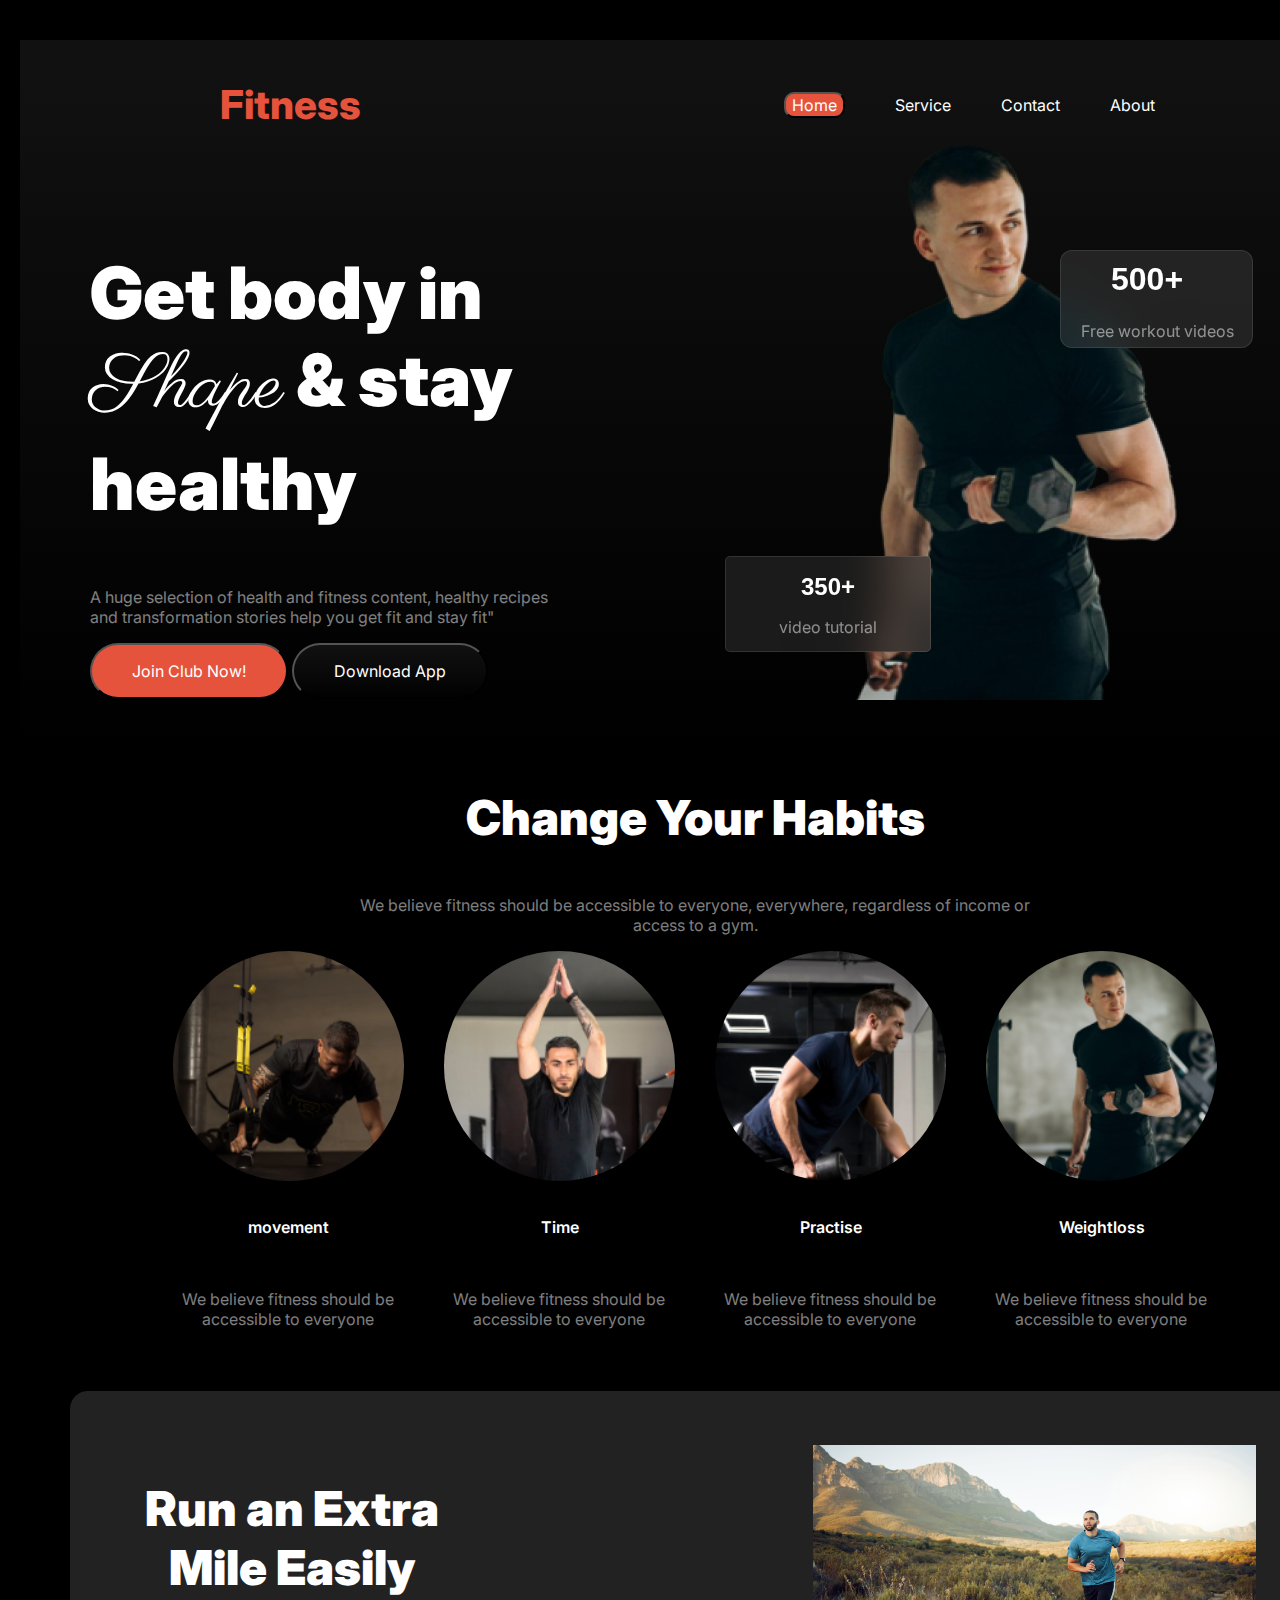
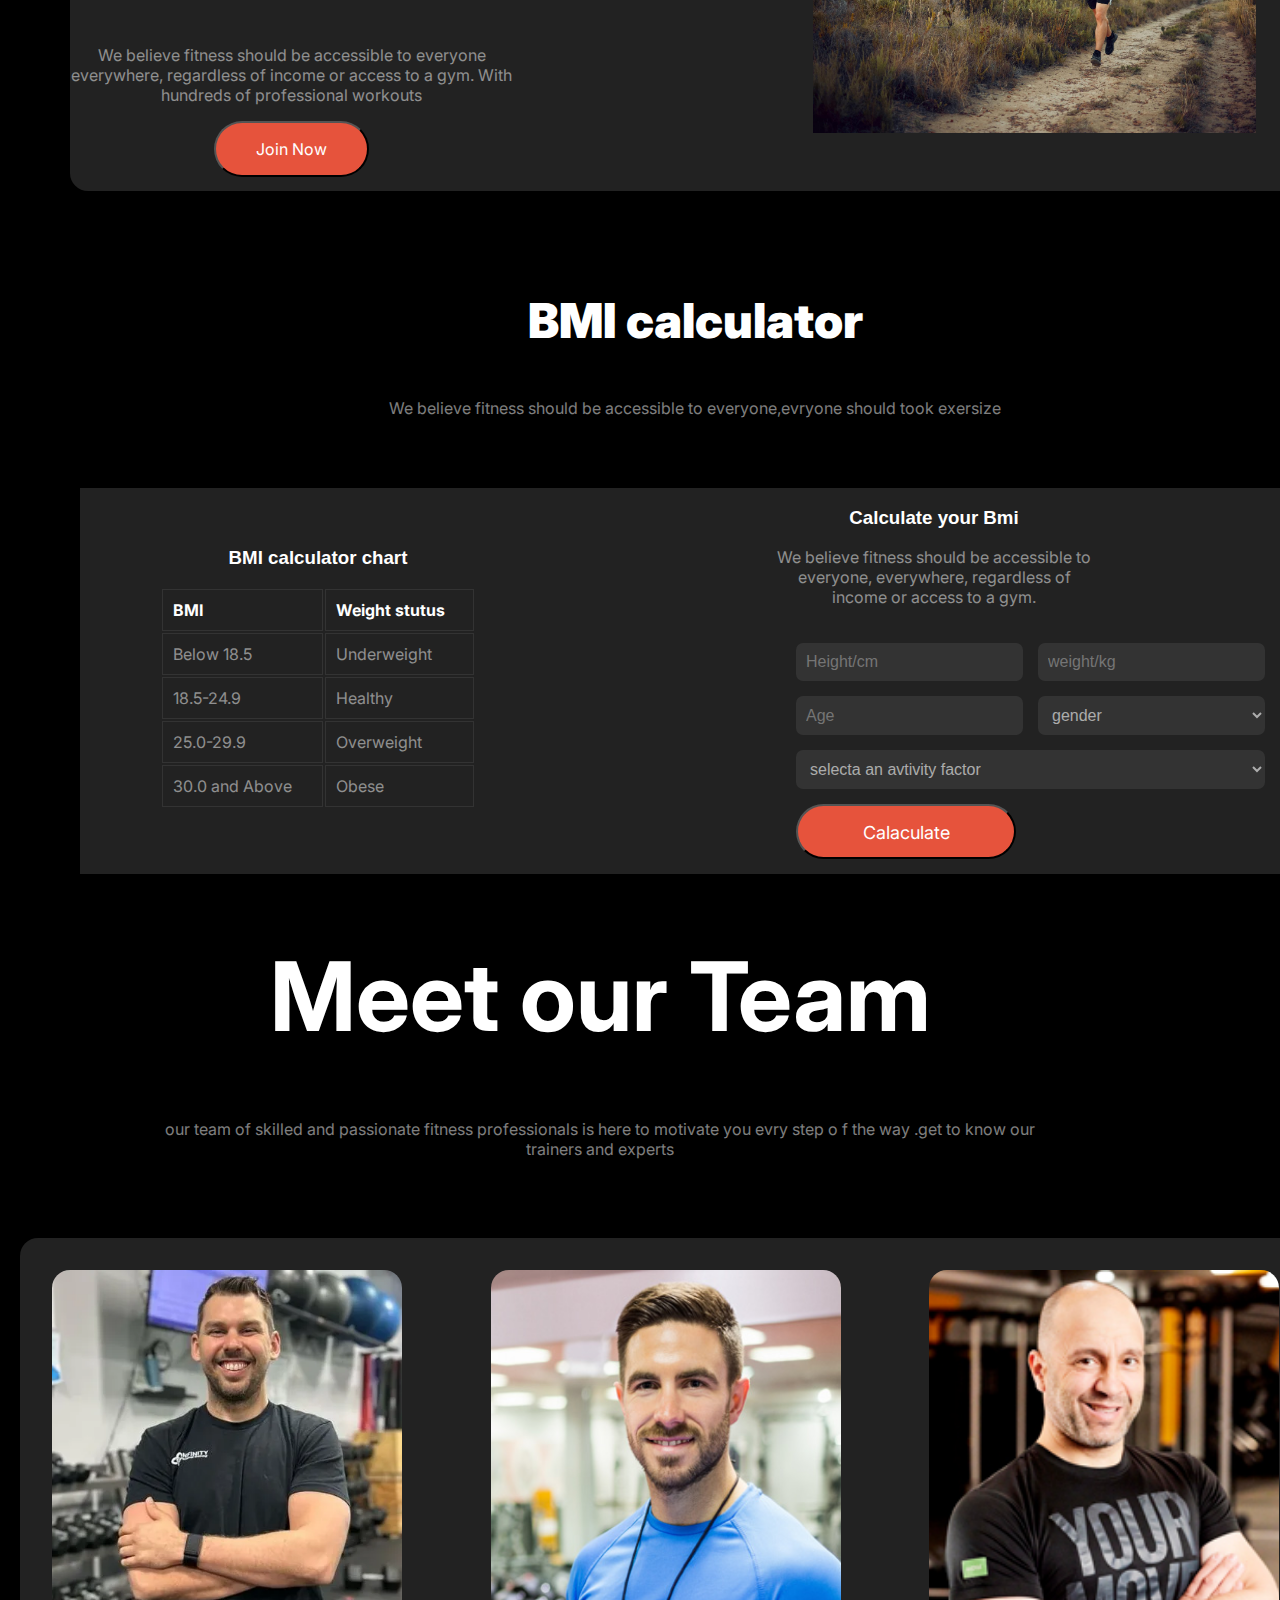
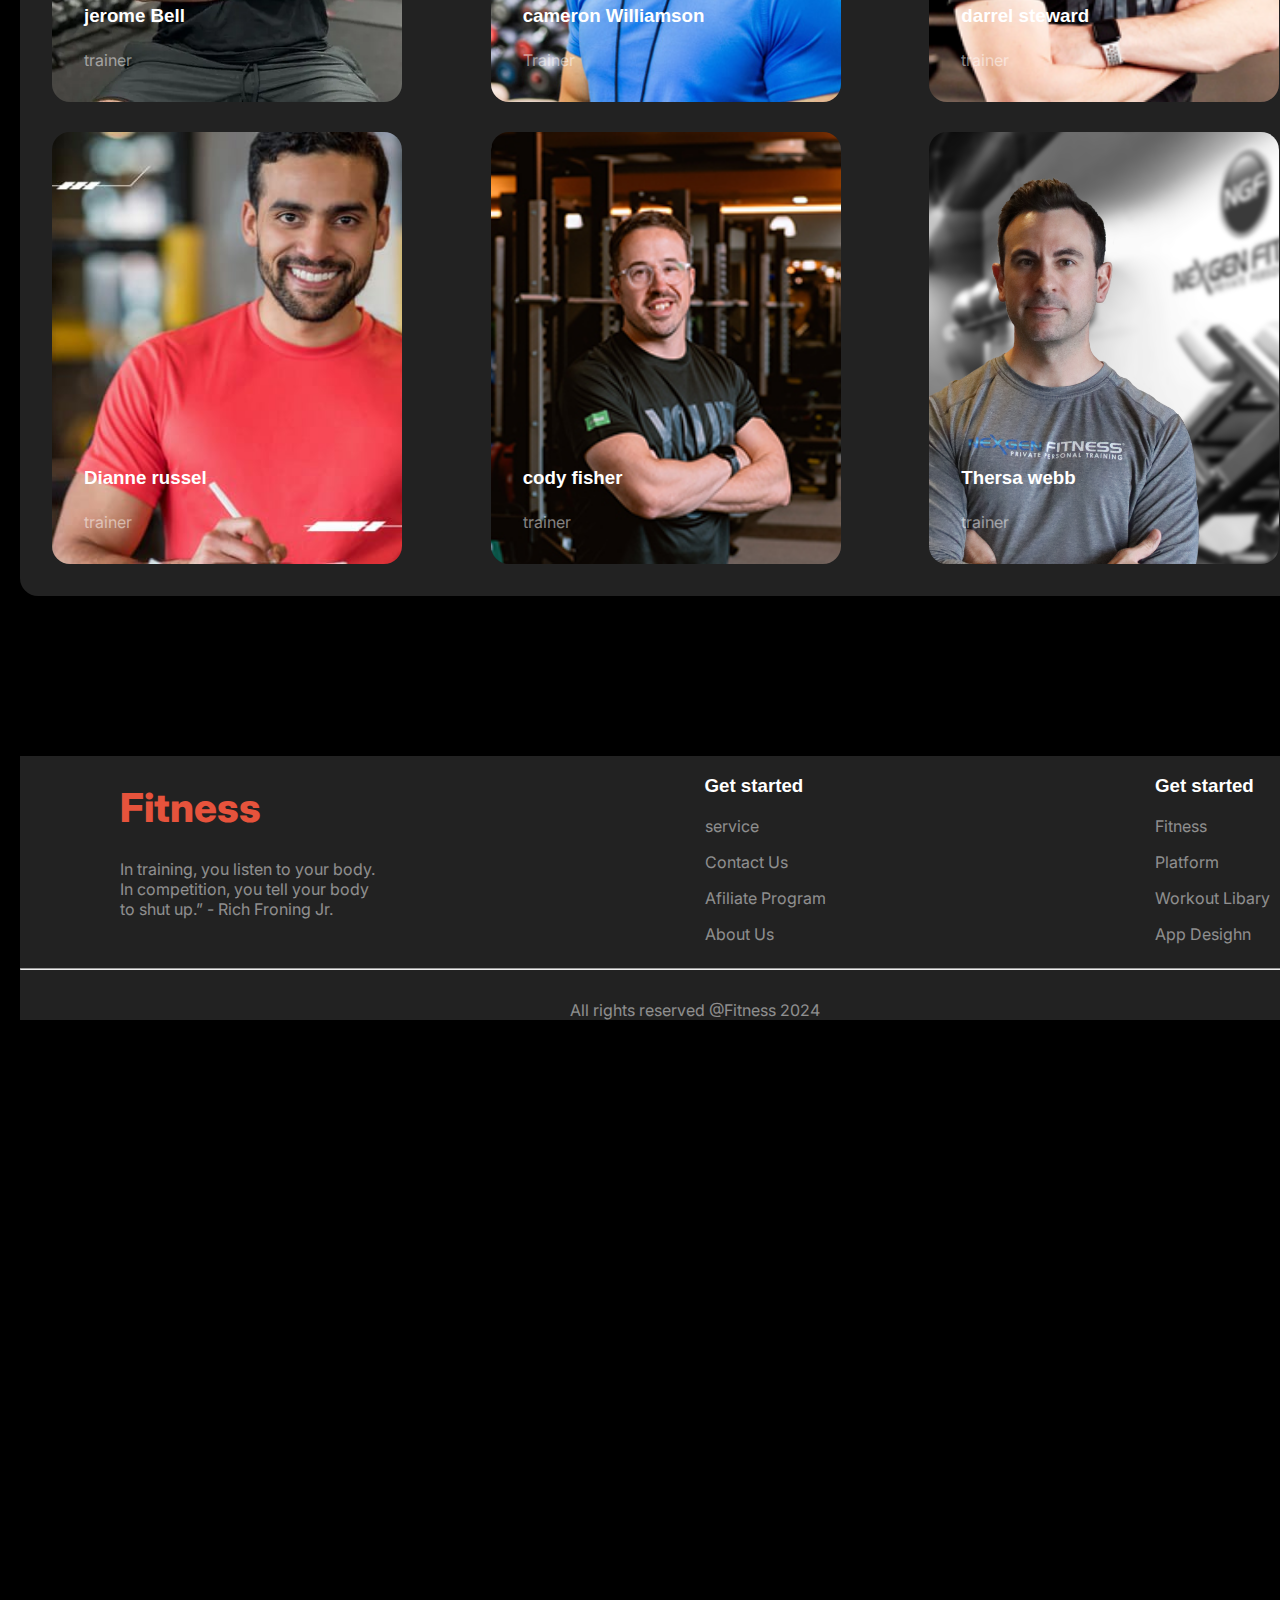
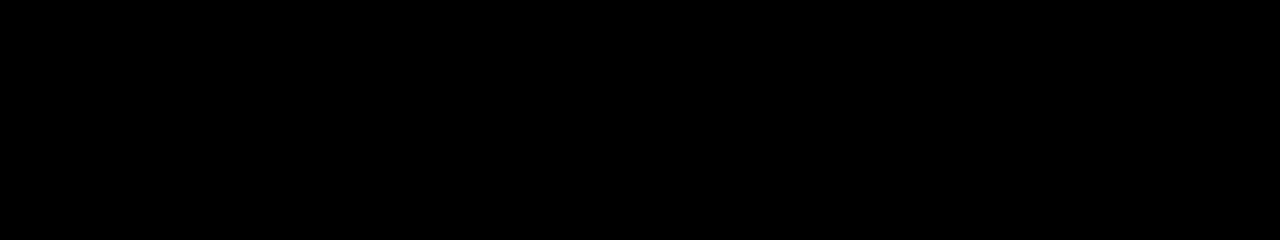
==== index.html @ 1f00dd0a "add index.html" ====
<!DOCTYPE html>
<html lang="en">
<head>
    <meta charset="UTF-8">
    <meta name="viewport" content="width=device-width, initial-scale=1.0">
    <title>my responsive fitness website</title>
    <link rel="stylesheet" href="styles/styles.css">

    <style>
        
             @import url('https://fonts.googleapis.com/css2?family=Azeret+Mono:ital,wght@0,100..900;1,100..900&family=Inter:wght@100..900&family=Work+Sans:ital,wght@0,100..900;1,100..900&display=swap');
             @import url('https://fonts.googleapis.com/css2?family=Azeret+Mono:ital,wght@0,100..900;1,100..900&family=Inter:wght@100..900&family=Parisienne&family=Work+Sans:ital,wght@0,100..900;1,100..900&display=swap');
 
     </style>
</head>
<body class="body">
    <section class="banner-section">

<header>
    <div class="banner-container">
<nav class="nav">
    <h3 class="fitness">Fitness</h3>
<ul>
    <li><a href=""><button class="home-btn">Home</button></a></li>       
    <li><a href="">Service</a></li>
    <li><a href="">Contact</a></li>
<li><a href="">About</a></li>
</ul>
</nav>
</div>
<div class="banner-item-container">
<div class="banner-text-container">
    <h2 class="banner-title">Get body in<br> <span id="span">Shape</span> & stay<br> healthy </h2>
<p class="title-description">A huge selection of health and fitness content, healthy recipes<br> and transformation stories help you
    get fit and stay fit"</p>

<button class="first-btn">Join Club Now!</button>
<button class="second-btn">Download App</button>

</div>
<div class="banner-img">
<img src="images/1st Images 2.png" alt="banner image">
</div>
<!-- </div> -->

<div class="working-record">
<h2 class="title-2">500+</h2>
<p class="title-description" >Free workout videos</p>
</div>

<div class="video-record">
<h1 class="title-1">350+</h1>
<p class="title-description">video tutorial</p>


</div>
</div>
</section>

</header>
<main>

<!-- --------_Havits section start-----__ -->


<section class="Habits-section">

<h3 class="section-title">Change Your Habits</h3>
<p class="section-title-description">We believe fitness should be accessible to everyone, everywhere, regardless of income or<br> access to a gym.</p>
</section>
<section>
<div class="img-container">
    <div class="img-box">
<img src="images/image 3.png" alt="">
<h3 class="img-title-1">movement</h3>
<p class="img-title">We believe fitness should be<br> accessible to everyone</p>
    </div>
    <div class="img-box">
<img src="images/image 2.png" alt="">
<h3 class="img-title-1">Time</h3>
<p class="img-title">We believe fitness should be<br> accessible to everyone</p>
    </div>
    <div class="img-box">
<img src="images/image 4.png" alt="">
<h3 class="img-title-1">Practise</h3>
<p class="img-title">We believe fitness should be<br> accessible to everyone</p>
    </div>
    <div class="img-box">
<img src="images/image 5.png" alt="">
<h3 class="img-title-1">Weightloss</h3>
<p class="img-title">We believe fitness should be<br> accessible to everyone</p>
</div>
</div>
</section>



<!-- section 3 run extra mile start -->




 <section class="extra-run">
<div class="running-container">
<div class="run-box">
<h3 class="section-title">Run an Extra<br> Mile Easily</h3>
<p class="section-title-description">We believe fitness should be accessible to everyone<br> everywhere, regardless of income or access to a gym. With<br> hundreds of professional workouts</p>
<button class="third-btn">Join Now</button>
</div>
<div class="image">
<img class="img-run" src="images/run.jpg" alt="">

</div>
</div>
 </section>



 <!-- Bmi-section -->



<section>
    <h3 class="section-3-title">BMI calculator</h3>
<p class="section-title-description">We believe fitness should be accessible to everyone,evryone should took exersize</p>
</section>
<section class="BMI-section">
    <div class="bmi-container">
<div class="Bmi-chart">
<h3>BMI calculator chart</h3>
<table class="table-box">
<tr>
<th>BMI</th>
<th>Weight stutus</th>
</tr>
<tr>
<td>Below 18.5</td>
<td>Underweight</td>
</tr>
<tr>
<td>18.5-24.9</td>
<td>Healthy</td>
</tr>
<tr>
<td>25.0-29.9</td>
<td>Overweight</td>
</tr>
<tr>
<td>30.0 and Above</td>
<td>Obese</td>
</tr>
</table>
</div>
<div class="Bmi-calculator">
<h3 class="bmi-title">Calculate your Bmi</h3>
<p class="section-title-description">We believe fitness should be accessible to everyone, everywhere, regardless of income or access to a gym.</p>
<form action="" class="bmi-form">
<input type="number" placeholder="Height/cm"  >
<input type="number" placeholder="weight/kg">
<input type="number" placeholder="Age">
<select><option>gender</option></select>
<select id="activity"><option>selecta an avtivity factor</option>
<option value="A"> A </option>
<option value="B"> B </option>
</select>
<button class="calculation">Calaculate</button>

</form>
</div>
</div>
</section>
<!-- ....>TEAM section staRt... -->



               <section class="team-sections">
        <div class="hedline">
<h1>Meet our Team</h1>
<p class="motivation">our team of skilled and passionate fitness professionals is here to motivate you evry step o f the way .get to know our <br>trainers and experts</p>
</div>
    </section>
    <section class="image-section">
<div class="image-container">
<div class="imagoo">
    <img class="trainers" src="images/trainer1.png" alt="">
    <h3>jerome Bell</h3>
    <p>trainer</p>
</div>
<div class="imagoo">
    <img class="trainers" src="images/trainer2.png" alt="">
    <h3>cameron Williamson</h3>
    <p>Trainer</p>
</div>
<div class="imagoo">
    <img class="trainers" src="images/trainer3.png" alt="">
    <h3>darrel steward</h3>
    <p>trainer</p>
</div>
<div class="imagoo">
    <img  class="trainers" src="images/trainer4.png" alt="">
    <h3>Dianne russel</h3>
    <p>trainer</p>
</div>
<div class="imagoo">
    <img class="trainers" src="images/trainer5.png" alt="">
<h3>cody fisher</h3>
<p>trainer</p>
</div>
<div class="imagoo">
    <img class="trainers" src="images/trainer6.png" alt="">

    <h3>Thersa webb</h3>
    <p>trainer</p>
</div>
</div>



    </section>
</main>

            <!-- ---Footer section start---- -->


<footer class="footer-section">
<div class="footer-container">
    <div>
<h1 class="fitness">Fitness</h1>
<p class="title-description">In training, you listen to your body.<br> In competition, you tell your body <br>to shut up.” - Rich Froning Jr.
</p>
</div>
<div>
<h3 class="start">Get started</h3>
<p class="title-description">service</p>
<p class="title-description">Contact Us</p>
<p class="title-description">Afiliate Program</p>
<p class="title-description">About Us</p>

</div>
<div>
<h3 class="start">Get started</h3>
<p class="title-description">Fitness</p>
<p class="title-description">Platform</p>
<p class="title-description">Workout Libary</p>
<p class="title-description">App Desighn</p>
</div>
</div>
<hr>
<p class="title-description-footer">All rights reserved @Fitness 2024 </p>

 














</footer>






</body>


</html>
---- styles/styles.css ----
/* nav var style */
.body{

position: relative;
width: 1350px;
height: 5000px;
 background: rgb(0, 0, 0); 
    
}
.banner-section{
    width: 1350px;
height: 700px;
padding: left 65px;
padding-right: 65px;
top: 100px;
    background: linear-gradient(180.00deg, rgb(17, 17, 17),rgba(119, 119, 119, 0) 100%);

}
.banner-container{
    background: linear-gradient(180.00deg, rgb(17, 17, 17),rgba(119, 119, 119, 0) 100%);

}
.nav{
display: flex;
justify-content: space-between;
margin: 20px 200px;
}
.xyz{
    color: rgb(255, 255, 255);

}
.home-btn{
    background-color: rgb(230, 83, 60);
    border-radius: 10px;
     color: rgb(255, 255, 255);
     font-size: 1rem;
     font-family: Inter;
}

.nav > ul >li{
list-style: none;
font-size: 1rem;
     font-family: Inter;
     margin: 0 15px;
}
.nav ul{
display: flex;
align-items: center;
gap: 20px;
}
.nav li a{
    text-decoration: none;
    gap: 200px;
    color: rgb(255, 255, 255);
}
.fitness{
    color: rgb(230, 83, 60);
font-family: Inter;
font-size: 2.5rem;
font-weight: 800;
text-align: left;
}

.banner-title{
    color: rgb(255, 255, 255);
    font-family: Inter;
    font-size: 4.5rem;
    font-weight: 900;

}
.banner-text-container{
margin-left: 70px;


}
.banner-text-container span{
    font-family: 'Miama';
}

.title-description{

    color: rgba(255, 255, 255, 0.5);
    font-family: Inter;
    font-size: 1rem;
    font-weight: 400;

}
#span{
    
font-size: 4.8rem;
font-weight: 400;
font-family: 'Parisienne', cursive;
}

.first-btn{
    color: rgb(255, 255, 255);
font-family: Inter;
font-size: 1rem;
border-radius: 42px;
background-color: rgb(230, 83, 60);
padding: 16px 40px 16px 40px;
}
.second-btn{
    color: rgb(255, 255, 255);
font-family: Inter;
font-size: 1rem;
border-radius: 42px;
background: linear-gradient(180.00deg, rgb(17, 17, 17),rgba(119, 119, 119, 0) 100%);
padding: 16px 40px 16px 40px;
}
.banner-img{
    /* Images 1 */
position: absolute;
width: 350px;
height: 580px;
left: 850px;
top: 120px;
}
.working-record{
position: absolute;
width: 193px;
height: 98px;
left: 1060px;
top: 250px;
box-sizing: border-box;
border: 1px solid rgba(255, 255, 255, 0.1);
border-radius: 12px;
padding: auto auto;
backdrop-filter: blur(20px);
background: rgba(255, 255, 255, 0.1);
text-align: center;
justify-content: center;
}
.working-record p{
position: absolute;
margin-left:20px;
margin-top: 70px;

}
.working-record h2{
margin: auto;
    position: absolute;
    margin-left: 50px;
    margin-top: 10px;
}

.video-record{
    position: absolute;
    width: 206px;
    height: 96px;
    left: 725px;
    top: 556px;
    box-sizing: border-box;
border: 1px solid rgba(255, 255, 255, 0.1);
border-radius: 12px;

border-radius: 5px;
backdrop-filter: blur(20px);
background: rgba(48, 48, 48, 0.54);
text-align: center;
}
.title-1{
text-align: center;
font-size: 1.5rem;
font-weight: bolder;
color: white;
justify-items: center;
}
.title-2{
    position: absolute;
    font-size: 2rem;
    font-weight: bolder;
    color: white;
    margin-bottom: px;
}
.banner-item-container{
display: flex;
gap: 400px;

}
.banner-item-container div{

    width: 50
}
/* section 2 start */
.section-title{
    color: rgb(255, 255, 255);
    font-family: Inter;
    font-size: 3rem;
    font-weight: 900;
    text-align: centeR;

}
.section-title-description{
    color: rgba(255, 255, 255, 0.5);
    font-family: Inter;
    font-size: 1rem;
    font-weight: 400;
    text-align: center;
}
.img-title-1{
    color: rgb(255, 255, 255);
    font-family: Inter;
    font-size: 1rem;
    font-weight: 600;


}
.img-title{
    color: rgba(255, 255, 255, 0.5);
    font-family: Inter;
    font-size: 1rem;
    font-weight: 400;
    width: 230px;
}
.third-btn{
    color: rgb(255, 255, 255);
    font-family: Inter;
    font-size: 1rem;
    border-radius: 42px;
    background-color: rgb(230, 83, 60);
    padding: 16px 40px 16px 40px;
    

}
.img-container{
display: flex;
justify-content: center;
gap: 40PX;

}
.img-box{
width: 231px;
height: 230px;
display: flex;
flex-direction: column;
text-align: center;
gap: 20px;
padding: 30p;
}
.img-box img{
border-radius: 50%;
width: 230px;
}
/* section -3-run-start */
.run-box{
    width: 443px;
    height: 350px;
    left: 54px;
    top: 40px;
    justify-content: center;
text-align: center;
align-items: center;

margin-top: 30px;
}
.extra-run{
margin-top: 210px;



}
.running-container{
    display: flex;
    width: 1250px;
    height: 400px;
    border-radius: 18px;
    gap: 300px;
align-items: center;
margin-top: px;
padding: 10px auto;

background: rgb(34, 34, 34);
margin: 100px auto;
}
.img-run{
width: 443px;
height: 288px;
top: 30px;
margin: 2px auto;
}

.section-3-title{

    color: rgb(255, 255, 255);
    font-family: Inter;
    font-size: 3rem;
    font-weight: 900;
    text-align: center;


}
body {
    font-family: Arial, sans-serif;
    background-color: #181818;
    color: #fff;
    margin: 0;
    padding: 20px;
}
/* .....----section four BMI start....--- */
.BMI-section{

position: relative;
width: 1505px;
height: 386px;
position: relative



;
}
.table-box{
width: 316px;
height: 210px;
left: 189px;
right: 1006px;
top: 138px;
bottom: 32px;
align-items: flex-start;
}
.Bmi-calculator{
width:316px ;
height: 216px;
}
.bmi-container{

    display: flex;
    gap: 300px;
    width: 1200px;
height: 386px;
background: rgb(34, 34, 34);
text-align: center;
margin-left: 60px;
margin-top: 70px;

}
.table-box{

    color: rgba(255, 255, 255, 0.5);
    font-family: Inter;
    font-size: 1rem;
    font-weight: 400;

}
 .Bmi-chart{
margin-left: 80px;
margin-top: 40px;

 }



th, td {
    padding: 10px;
    text-align: left;
    border-bottom: 1px solid #333;
    border-right: 1px solid #333;
    border-top:1px solid #333;
    border-left: 1px solid #333;
}

th {
    color: white;
 }

form {
    display: flex;
    flex-direction: column;
}
.bmi-form{  
display: grid;
grid-template-columns: repeat(2,1fr);
gap: 15px;
margin: 0 auto;
padding: 20px;
}
.bmi-form input,.bmi-form select{
padding: 10px;
border-radius: 7px;
border:none;
background-color: #333;
color: rgba(255, 255, 255, 0.6);
font-size: 16px;
text-align: left;
grid-column: auto;
}
#activity{
grid-column:span 2 / auto ;
}
.calculation{
display: flex;
flex-direction: row;
justify-content: center;
align-items: flex-start;
padding:16px 40px ;
gap: 10px;
width: 220px;
height: 55px;
background:rgb(230, 83, 60); 
border-radius: 40px;
flex-grow: 0;
color:rgb(255, 255, 255);
font-family: Inter;
font-size: 18px;
font-weight: 600px;
}
/* -------End------------ */
.hedline{
text-align: center;
margin-top: 50px;
color: rgb(255, 255, 255);
    font-family: Inter;
    font-size: 3rem;
    font-weight: 900;
    width: 1160px;
    height: 300px;

}
.team-sections{

width: 1060px;
height: 300px;
}
.motivation{
    color: rgba(255, 255, 255, 0.5);
    font-family: Inter;
    font-size: 1rem;
    font-weight: 400;  

}



.image-container{

background: rgb(34, 34, 34);
margin-top: 0px; 
display: grid;
grid-template-columns: repeat(3,1fr);
grid-template-rows: repeat(2,1fr);
overflow: hidden;
padding: 32px;
gap: 30px;
border-radius: 18px;
margin-bottom: 160px;

}
 .imagoo{
     
      width: 350px;
    height: 432px; 
    border-radius: 18px;
    overflow: hidden;
    position: relative;
transition: all 0.35s;
cursor:pointer;
border-radius: 18px;

background: rgba(0, 0, 0, 0.2),url(image);
} 
.imagoo img{
width: 100%;
height: 100%;
object-fit: cover;
}
.imagoo:hover{
    transform: scale(1.05);

}
.imagoo::before{
position: absolute;
top: 0px;
left:0px;
width: 100%;
height: 100%;
background-color: rgba(0,0,0,20%);
z-index: 1;
}
.imagoo h3{
    bottom: 57px;
position: absolute;
z-index: 1;
left: 32px;
}
.imagoo p{
    color: rgba(255, 255, 255, 0.5);
    font-family: Inter;
    font-size: 1rem;
    font-weight: 400;
bottom: 16px;
position: absolute;
left: 32px;
}

/*-------------- .footer style -------*/
.footer-container{
margin-left: 100px;
    display: flex;
    justify-content: space-between;
    margin-right: 100px;
}
.footer-section{
    
    width: 1350px;
/* height: 386px; */
background: rgb(34, 34, 34);
margin-top: 100px;

}
.title-description-footer{
    text-align: center;
    color: rgba(255, 255, 255, 0.5);
    font-family: Inter;
    font-size: 16px;
    font-weight: 400;  
    margin-top: 30px;  
}
.img-box img{
    width: 100%;
}

    
/* @media screen and (max-width: 576px) {
    .image-container{
        grid-template-columns:repeat(1,1fr);
    }
    .banner-item-container div{
flex-direction: column;
gap: 0px;
display: block;
display: inline;

    }

    .section-title,.section-title-description{

        text-align: left;
    }
    .img-container{
gap: 200px;
        flex-direction: column;
        margin-left: 120px;
    }

    .nav{
flex-direction: column;
        display: block;
        text-align: center;
    }
    
.team-sections{
    width: 50%;
}
/* .running-container{
width: 1300px;
height: 600px;
flex-direction: column; */

}
     */
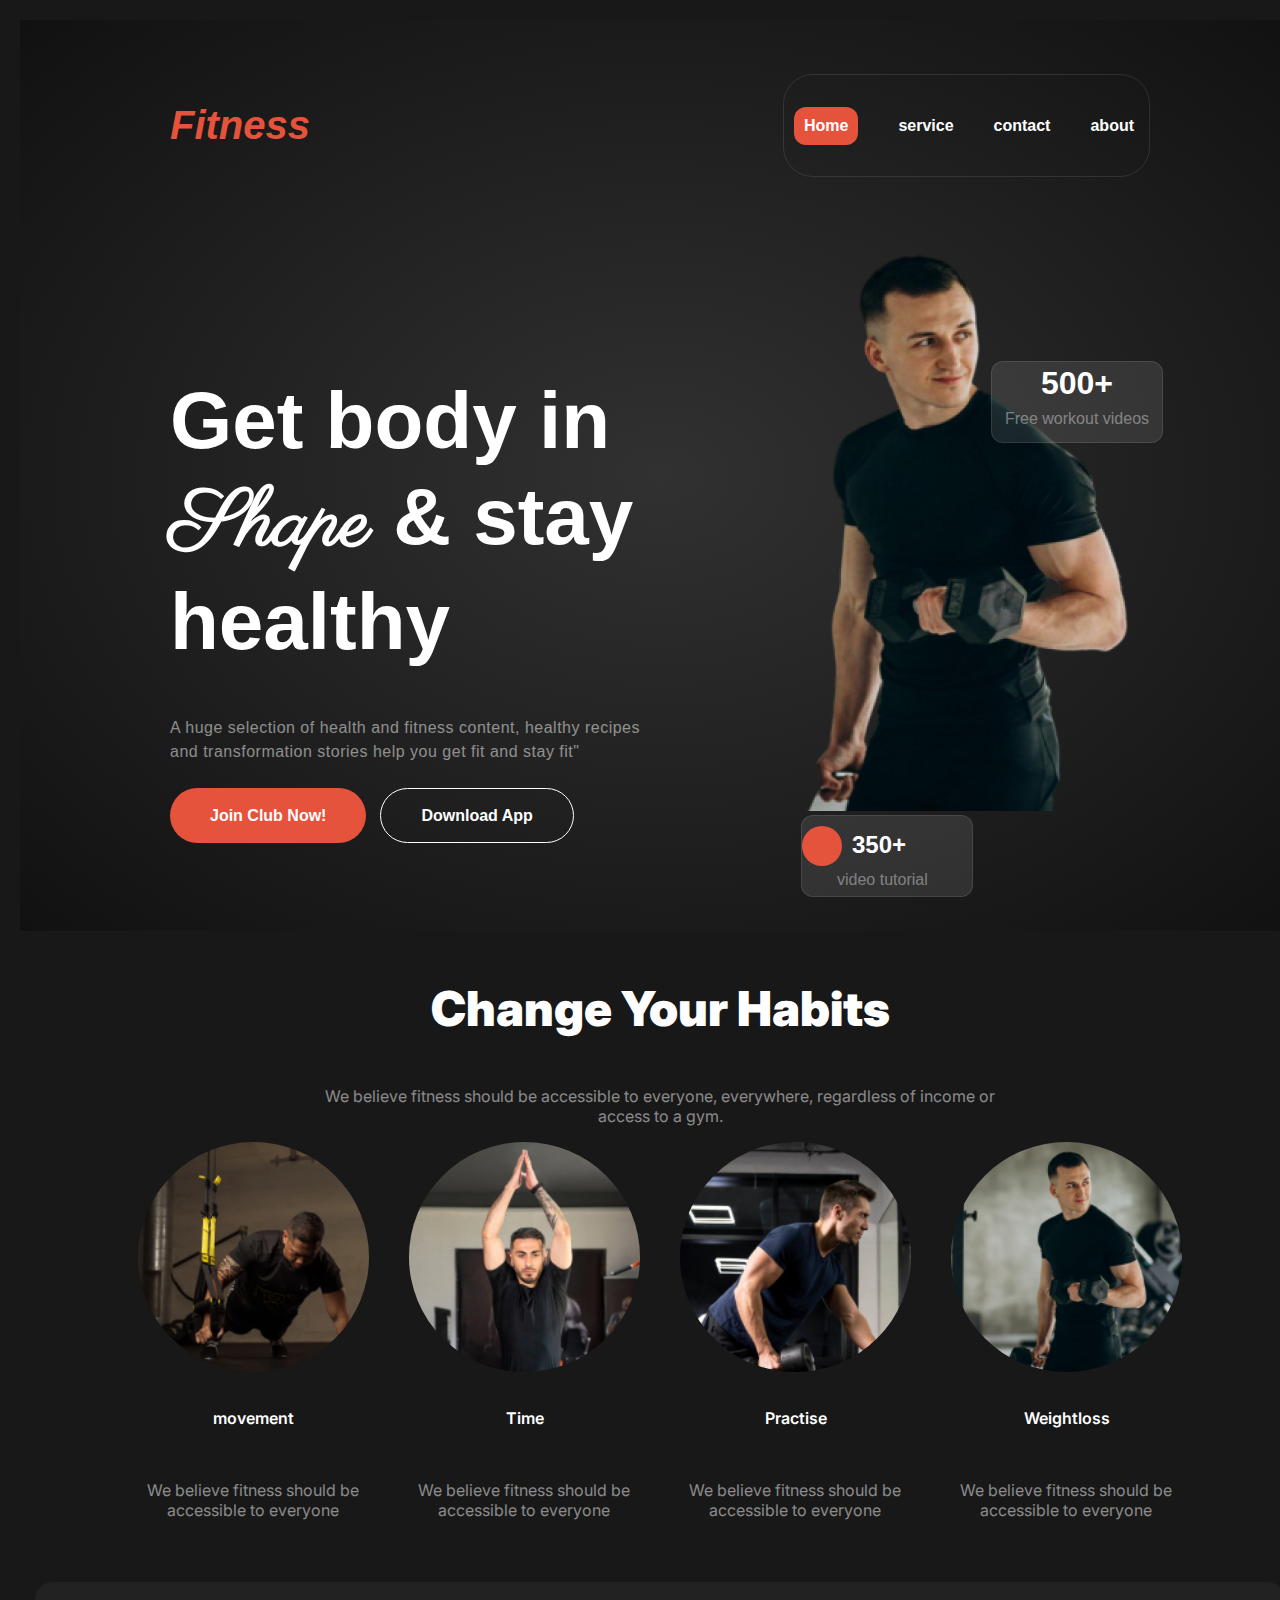
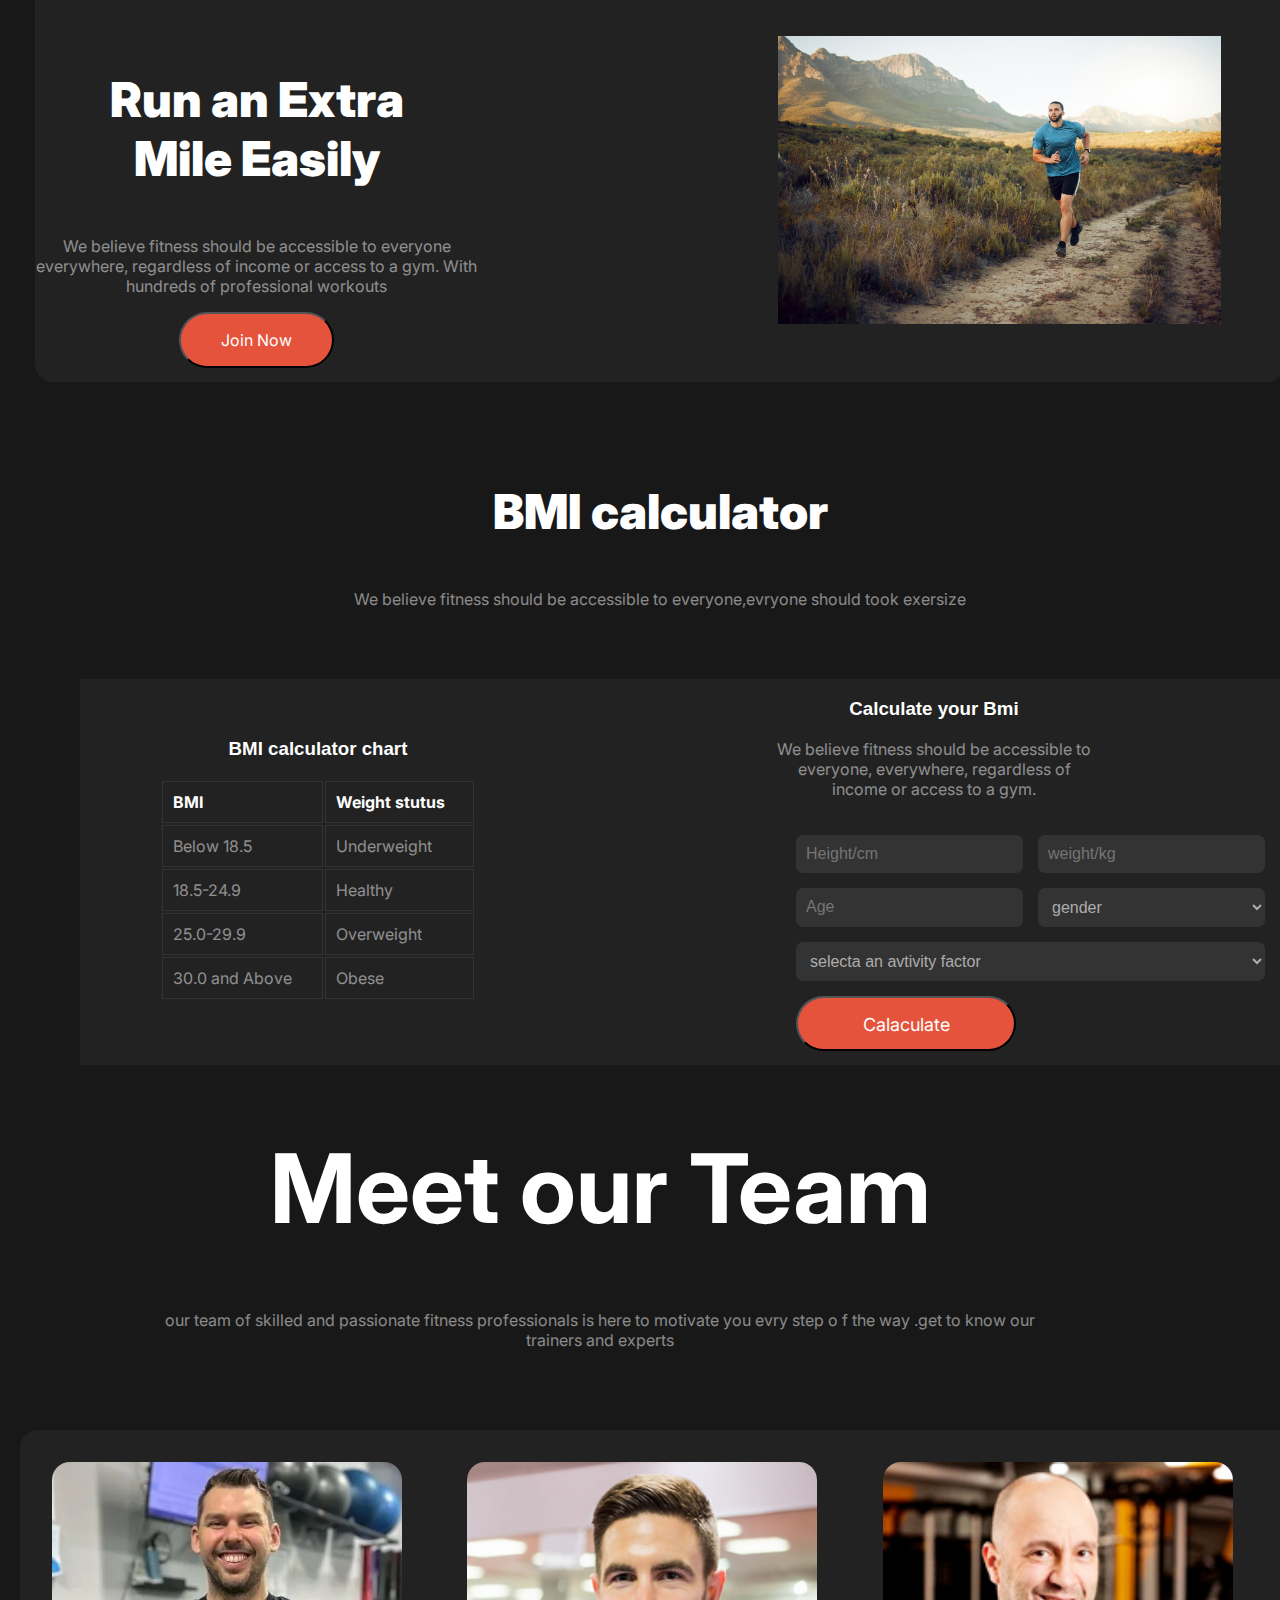
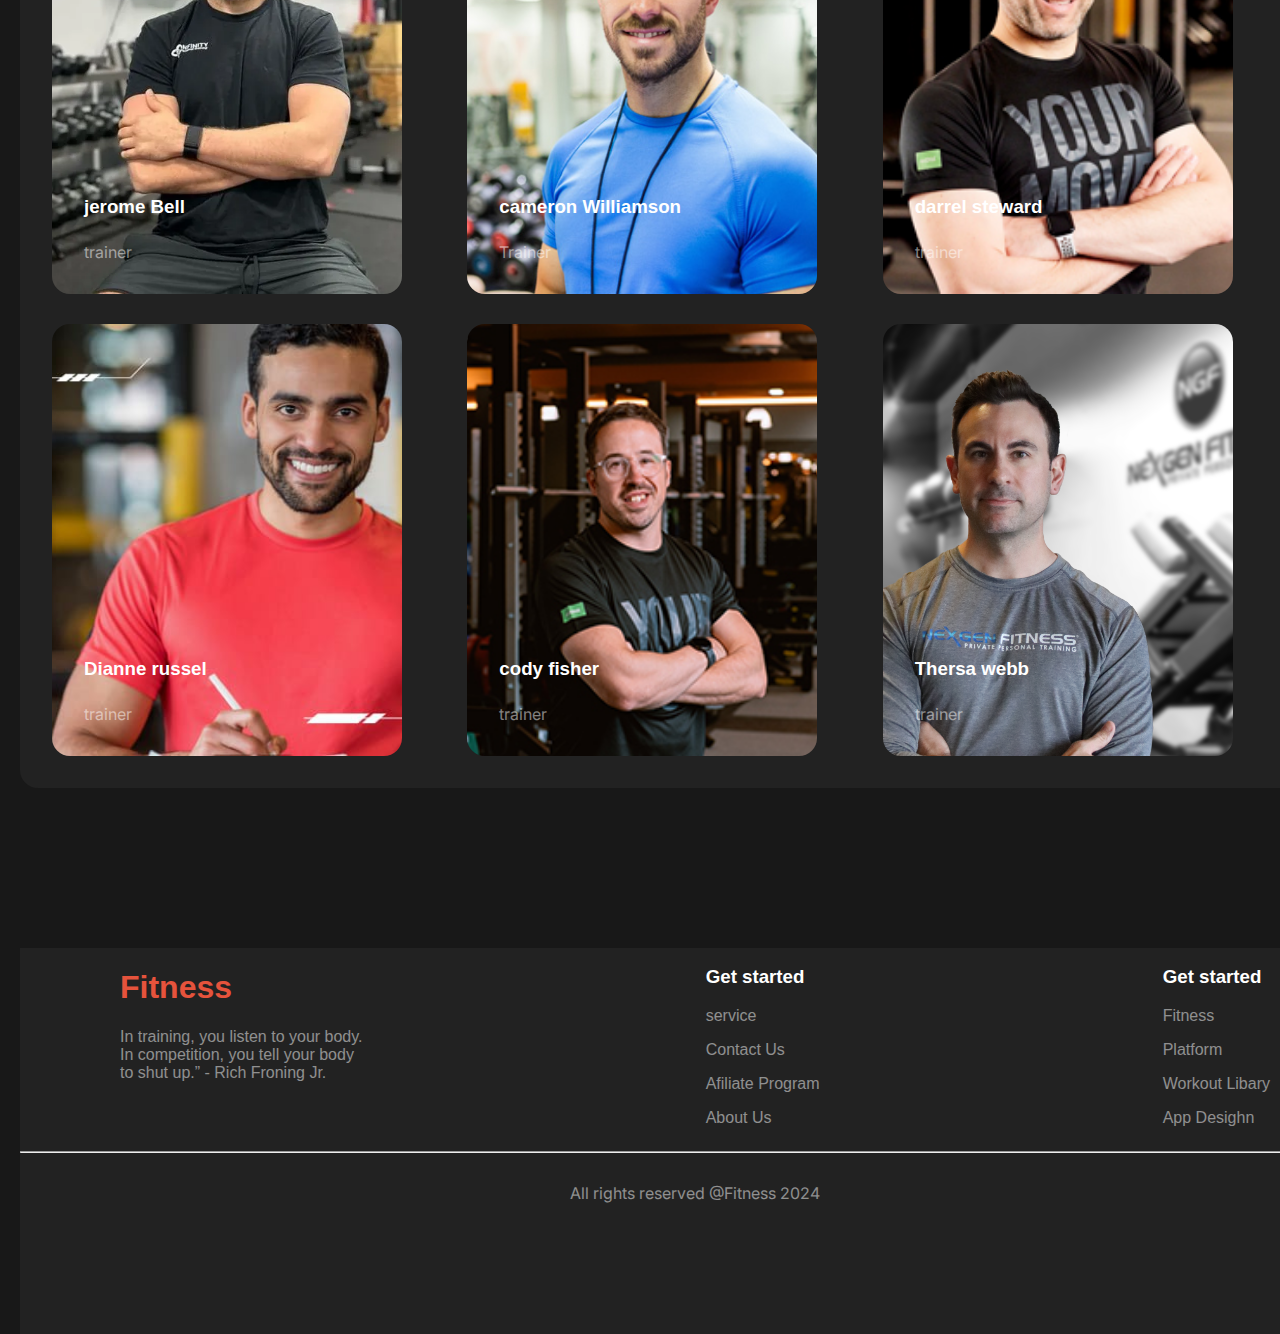
==== commit c2f60ec9: "added index.html" ====
--- a/index.html
+++ b/index.html
@@ -10,59 +10,61 @@
         
              @import url('https://fonts.googleapis.com/css2?family=Azeret+Mono:ital,wght@0,100..900;1,100..900&family=Inter:wght@100..900&family=Work+Sans:ital,wght@0,100..900;1,100..900&display=swap');
              @import url('https://fonts.googleapis.com/css2?family=Azeret+Mono:ital,wght@0,100..900;1,100..900&family=Inter:wght@100..900&family=Parisienne&family=Work+Sans:ital,wght@0,100..900;1,100..900&display=swap');
- 
+           
      </style>
 </head>
-<body class="body">
-    <section class="banner-section">
+<body>
+    
 
 <header>
-    <div class="banner-container">
-<nav class="nav">
-    <h3 class="fitness">Fitness</h3>
-<ul>
-    <li><a href=""><button class="home-btn">Home</button></a></li>       
-    <li><a href="">Service</a></li>
-    <li><a href="">Contact</a></li>
-<li><a href="">About</a></li>
-</ul>
+<nav>
+    <h2 class="logo">Fitness</h2>
+<div class="navbar">
+<h4 class="home">Home</h4>
+<h4>service</h4>
+<h4>contact</h4>
+<h4>about</h4>    
+
+</div>
+<div class="menu">
+<i class="fa-solid fa-bars">
+
+</i>
+</div>
 </nav>
-</div>
-<div class="banner-item-container">
-<div class="banner-text-container">
-    <h2 class="banner-title">Get body in<br> <span id="span">Shape</span> & stay<br> healthy </h2>
-<p class="title-description">A huge selection of health and fitness content, healthy recipes<br> and transformation stories help you
+<section class="header">
+<div class="right-header">
+    <h1>Get body in<br> <span id="span">Shape</span> & stay<br> healthy </h1>
+<p>A huge selection of health and fitness content, healthy recipes<br> and transformation stories help you
     get fit and stay fit"</p>
-
-<button class="first-btn">Join Club Now!</button>
+<div class="right-header-btn">
+<button class="first-btn btn-color">Join Club Now!</button>
 <button class="second-btn">Download App</button>
-
-</div>
-<div class="banner-img">
+</div>
+</div>
+<div class="left-header">
 <img src="images/1st Images 2.png" alt="banner image">
-</div>
-<!-- </div> -->
-
-<div class="working-record">
-<h2 class="title-2">500+</h2>
-<p class="title-description" >Free workout videos</p>
-</div>
-
-<div class="video-record">
-<h1 class="title-1">350+</h1>
-<p class="title-description">video tutorial</p>
-
-
-</div>
-</div>
-</section>
-
-</header>
+
+<div class="box1">
+<h4>500+</h4>
+<p>Free workout videos</p>
+</div>
+<div class="box2">
+     <div class="icon">
+<div>
+<h4>350+</h4>
+<p>video tutorial</p>
+</div>
+</div>
+</div>
+</div>
+</section>
+</header> 
+
+    
+<!-- --------_Havits section start-----__ -->
+
 <main>
-
-<!-- --------_Havits section start-----__ -->
-
-
 <section class="Habits-section">
 
 <h3 class="section-title">Change Your Habits</h3>
@@ -169,6 +171,8 @@
 </div>
 </div>
 </section>
+
+
 <!-- ....>TEAM section staRt... -->
 
 
@@ -213,13 +217,12 @@
     <p>trainer</p>
 </div>
 </div>
-
-
-
     </section>
 </main>
 
+
             <!-- ---Footer section start---- -->
+
 
 
 <footer class="footer-section">
@@ -248,28 +251,8 @@
 <hr>
 <p class="title-description-footer">All rights reserved @Fitness 2024 </p>
 
- 
-
-
-
-
-
-
-
-
-
-
-
-
-
-
 </footer>
 
-
-
-
-
-
 </body>
 
 
--- a/styles/styles.css
+++ b/styles/styles.css
@@ -3,196 +3,201 @@
 
 
 /* nav var style */
-.body{
-
+  .body{
 position: relative;
 width: 1350px;
 height: 5000px;
- background: rgb(0, 0, 0); 
-    
-}
-.banner-section{
-    width: 1350px;
-height: 700px;
-padding: left 65px;
-padding-right: 65px;
-top: 100px;
-    background: linear-gradient(180.00deg, rgb(17, 17, 17),rgba(119, 119, 119, 0) 100%);
-
-}
-.banner-container{
-    background: linear-gradient(180.00deg, rgb(17, 17, 17),rgba(119, 119, 119, 0) 100%);
-
-}
-.nav{
-display: flex;
+ background: rgb(0, 0, 0); } 
+     
+
+
+
+html,body{
+width: 100%;
+height:100% ;
+   font-family:
+   inter,sans-serif; 
+   color:#ffffff ; 
+}
+header{
+
+    width: 100%;
+    background: radial-gradient(farthest-corner,#313131,#111111);
+}
+nav{
+display: flex;
+align-items: center;
 justify-content: space-between;
-margin: 20px 200px;
-}
-.xyz{
-    color: rgb(255, 255, 255);
-
-}
-.home-btn{
-    background-color: rgb(230, 83, 60);
-    border-radius: 10px;
-     color: rgb(255, 255, 255);
-     font-size: 1rem;
-     font-family: Inter;
-}
-
-.nav > ul >li{
-list-style: none;
-font-size: 1rem;
-     font-family: Inter;
-     margin: 0 15px;
-}
-.nav ul{
-display: flex;
-align-items: center;
-gap: 20px;
-}
-.nav li a{
-    text-decoration: none;
-    gap: 200px;
-    color: rgb(255, 255, 255);
-}
-.fitness{
-    color: rgb(230, 83, 60);
-font-family: Inter;
+padding: 50px 150px;
+cursor: pointer;
+}
+.logo{
 font-size: 2.5rem;
 font-weight: 800;
-text-align: left;
-}
-
-.banner-title{
-    color: rgb(255, 255, 255);
-    font-family: Inter;
-    font-size: 4.5rem;
-    font-weight: 900;
-
-}
-.banner-text-container{
-margin-left: 70px;
-
-
-}
-.banner-text-container span{
-    font-family: 'Miama';
-}
-
-.title-description{
-
-    color: rgba(255, 255, 255, 0.5);
-    font-family: Inter;
-    font-size: 1rem;
-    font-weight: 400;
-
+font-style: italic;
+color: #e6533c;
+}
+.navbar{
+    display: flex;
+    justify-content: space-evenly;
+    align-items: center;
+    border-radius: 30px;
+    border:1px solid rgba(255, 255, 255, 0.1);
+    padding: 10px 15px 10px 10px;
+    gap: 40px;
+    
+}
+.navbar h4{
+font-size: 1rem;
+font-weight: 600;
+color: #ffffff;
+}
+.menu{
+    display: none;
+}
+.home{
+    border-radius: 12px;
+padding: 10px 10px;
+background-color: #e6533c;
+}
+.header{
+display: flex;
+align-items: center;
+justify-content: space-between;
+padding-left: 150px;
+padding-right: 150px;
+}
+.right-header{
+justify-content: center;
+display: flex;
+flex-direction: column;
+align-items: flex-start;
+}
+.right-header h1{
+font-size: 5rem;
+font-weight: 800;
+color: #ffffff;
+margin-bottom: 30px;
+line-height: 120%;
 }
 #span{
-    
-font-size: 4.8rem;
+    line-height: 120%;
+    margin-bottom: 30px;
+    font-size: 5rem;
+    font-weight: 800;
+    font-family: 'Parisienne', cursive;
+
+}
+.right-header p{
+font-size: 1rem;
+letter-spacing: 0.5px;
+color: rgba(255, 255, 255, 0.5);
+margin-bottom: 24px;
+line-height: 24px;
+}
+.right-header-btn{
+display: flex;
+gap: 14px;
+}
+.first-btn,.second-btn{
+padding: 16px 40px;
+border-radius: 42px;
+color: #ffffff;
+border: 1px solid #ffffff;
+background-color: #111111;
+font-size: 1rem;
+font-weight: 600;
+line-height: 21px;
+background-color: transparent;
+}
+.btn-color{
+
+    background-color: #e6533c;
+    border: none;
+}
+.left-header{
+    position: relative;
+    height: 700px;
+}
+.box1{
+    left: 190px;
+top: 30px;
+    width: 170px;
+background-color: rgba(255, 255, 255, 0.1);
+height: 5rem;
+border-radius: 12px;
+display: flex;
+flex-direction: column;
+position: absolute;
+align-items: center;
+justify-content: center;
+margin-top: 100px;
+margin-right: -50px;
+z-index: 2;
+border: 1px solid rgba(255, 255, 255, 0.1);
+}
+.box1 h4{
+font-size: 2rem;
+margin-top: 5px;
+}
+.box1 p{
+font-size: 1rem;
 font-weight: 400;
-font-family: 'Parisienne', cursive;
-}
-
-.first-btn{
-    color: rgb(255, 255, 255);
-font-family: Inter;
+color: rgba(255, 255, 255, 0.4);
+position: absolute;
+margin-top: 50px;
+}
+.box2{
+width: 170px;
+height: 80px;
+position: absolute;
+margin-right: 500px;
+align-items: center;
+justify-content: center;
+gap: 10px;
+background-color: rgba(255, 255, 255, 0.1);
+border: 1px solid rgba(255, 255, 255, 0.1);
+filter: blur(100);
+border-radius: 12px;
+
+}
+.icon{
+    border-radius: 50%;
+    width: 40px;
+    height: 40px;
+    background-color: #e6533c;
+    margin-top: 10px;
+}
+.box2 h4{
+color: #ffffff;
+font-size: 1.5rem;
+font-weight: 900;
+margin-bottom: 3px;
+margin-top: 5px;
+position: absolute;
+margin-left: 50px;
+}
+.box2 p{ 
 font-size: 1rem;
-border-radius: 42px;
-background-color: rgb(230, 83, 60);
-padding: 16px 40px 16px 40px;
-}
-.second-btn{
-    color: rgb(255, 255, 255);
-font-family: Inter;
-font-size: 1rem;
-border-radius: 42px;
-background: linear-gradient(180.00deg, rgb(17, 17, 17),rgba(119, 119, 119, 0) 100%);
-padding: 16px 40px 16px 40px;
-}
-.banner-img{
-    /* Images 1 */
-position: absolute;
-width: 350px;
-height: 580px;
-left: 850px;
-top: 120px;
-}
-.working-record{
-position: absolute;
-width: 193px;
-height: 98px;
-left: 1060px;
-top: 250px;
-box-sizing: border-box;
-border: 1px solid rgba(255, 255, 255, 0.1);
-border-radius: 12px;
-padding: auto auto;
-backdrop-filter: blur(20px);
-background: rgba(255, 255, 255, 0.1);
-text-align: center;
-justify-content: center;
-}
-.working-record p{
-position: absolute;
-margin-left:20px;
-margin-top: 70px;
-
-}
-.working-record h2{
-margin: auto;
-    position: absolute;
-    margin-left: 50px;
-    margin-top: 10px;
-}
-
-.video-record{
-    position: absolute;
-    width: 206px;
-    height: 96px;
-    left: 725px;
-    top: 556px;
-    box-sizing: border-box;
-border: 1px solid rgba(255, 255, 255, 0.1);
-border-radius: 12px;
-
-border-radius: 5px;
-backdrop-filter: blur(20px);
-background: rgba(48, 48, 48, 0.54);
-text-align: center;
-}
-.title-1{
-text-align: center;
-font-size: 1.5rem;
-font-weight: bolder;
-color: white;
-justify-items: center;
-}
-.title-2{
-    position: absolute;
-    font-size: 2rem;
-    font-weight: bolder;
-    color: white;
-    margin-bottom: px;
-}
-.banner-item-container{
-display: flex;
-gap: 400px;
-
-}
-.banner-item-container div{
-
-    width: 50
-}
+font-weight: 400;
+color: rgba(255, 255, 255, 0.4);
+position: absolute;
+margin-top: 45px;
+margin-left: 35px;
+}
+
+
 /* section 2 start */
+.havits-section{
+align-items: center;
+
+}
 .section-title{
     color: rgb(255, 255, 255);
     font-family: Inter;
     font-size: 3rem;
     font-weight: 900;
-    text-align: centeR;
+    text-align: center;
 
 }
 .section-title-description{
@@ -423,7 +428,7 @@
 .team-sections{
 
 width: 1060px;
-height: 300px;
+height: 300px
 }
 .motivation{
     color: rgba(255, 255, 255, 0.5);
@@ -506,7 +511,7 @@
 .footer-section{
     
     width: 1350px;
-/* height: 386px; */
+height: 386px;
 background: rgb(34, 34, 34);
 margin-top: 100px;
 
@@ -515,50 +520,186 @@
     text-align: center;
     color: rgba(255, 255, 255, 0.5);
     font-family: Inter;
-    font-size: 16px;
+    font-size: 1rem;
     font-weight: 400;  
     margin-top: 30px;  
 }
+.fitness{
+
+    color: #e6533c
+    ;
+}
+.title-description{
+    color: rgba(255, 255, 255, 0.5);
+
+}
 .img-box img{
     width: 100%;
 }
-
-    
-/* @media screen and (max-width: 576px) {
-    .image-container{
+.banner{
+
+    
+    width: 1300px;
+    height: 800px;
+}
+/*     
+ @media screen and (max-width: 576px) { */
+
+
+/* ------------Banner section responsive stylee------ */
+    /* .nav{
+display: block;
+flex-direction: column;
+text-align: center;
+    }
+  
+
+  nav{
+    padding: 50px 30px;
+  }
+  .navbar{
+    display: none;
+  }
+  .menu{
+    display: flex;
+  }
+  .header{
+flex-direction: column;
+padding-left: 30px;
+padding-left: 30px;
+
+  }
+  .right-header{
+justify-content: center;
+align-items:flex-start;
+flex-direction: column;
+display: flex;
+
+  }
+  .right-header h1{
+font-size: 50px;
+margin-bottom: 30px;
+
+  }
+.right-header-btn{
+display: flex;
+gap: 14px;
+
+  }
+  .first-btn,.second-btn{
+padding: 10px 20px;
+border-radius: 35px;
+font-size: 14px;
+line-height: 20px;
+
+
+
+  }
+  .box1{
+height: 70px;
+width: 150px;
+position: absolute;
+top:15%;
+right: 0px;
+  }
+  .box2{
+height: 80px;
+width: 150px;
+position: absolute;
+top: 50%;
+left: 0px;
+
+  }
+
+/* ----Havits section responsive style--- */
+
+
+/* .section-title,.section-title-description{
+
+    text-align: left;
+}
+.img-container{
+gap: 200px;
+    flex-direction: column;
+    margin-left: 120px;
+}
+
+/* 
+----run extra mile responsive stylee----- */
+
+
+/* .running-container{
+    flex-direction: column;
+    gap: 0px;
+    width: 100%;
+    height: 100%;
+    gap: 20px;
+        }
+        
+    .run-box{
+    
+    text-align: left;
+    justify-content: flex-start;
+    margin-left: 30px;
+    margin-top: 
+    10px;
+    }
+
+    
+  /* ---BMI section responsive-- */
+/* .bmi-container{
+    flex-direction: column;
+    gap: 0px;
+}
+.Bmi-chart{
+    
+    text-align: left;
+    justify-content: flex-start;
+}
+    .Bmi-calculator{
+align-items: center;
+    justify-content: flex-start;
+    justify-content: center;
+    margin-top: 45px;
+    }  */
+
+/* -----Team section responsive style----- */
+
+    /* .image-container{
+        margin-top: 0px;
         grid-template-columns:repeat(1,1fr);
     }
-    .banner-item-container div{
-flex-direction: column;
-gap: 0px;
-display: block;
-display: inline;
+    .imagoo{
+justify-content: center;
+margin-left: 40px;
 
     }
-
-    .section-title,.section-title-description{
-
-        text-align: left;
-    }
-    .img-container{
-gap: 200px;
-        flex-direction: column;
-        margin-left: 120px;
-    }
-
-    .nav{
-flex-direction: column;
-        display: block;
-        text-align: center;
+    .hedline{
+text-align: left;
+
+margin-top: 400px;
+
     }
     
 .team-sections{
     width: 50%;
 }
-/* .running-container{
-width: 1300px;
-height: 600px;
-flex-direction: column; */
-
-}
-     */
+    
+
+/* ---footer section responsive style---- */
+
+/* .footer-section{
+
+    width: 400px;
+    height: 700px;
+}
+
+    .footer-container{
+flex-direction: column;
+margin-left: 20PX;
+    }
+   .title-description-footer{
+    text-align: left;
+    margin-left: 50px;
+   }
+     */ */ */
